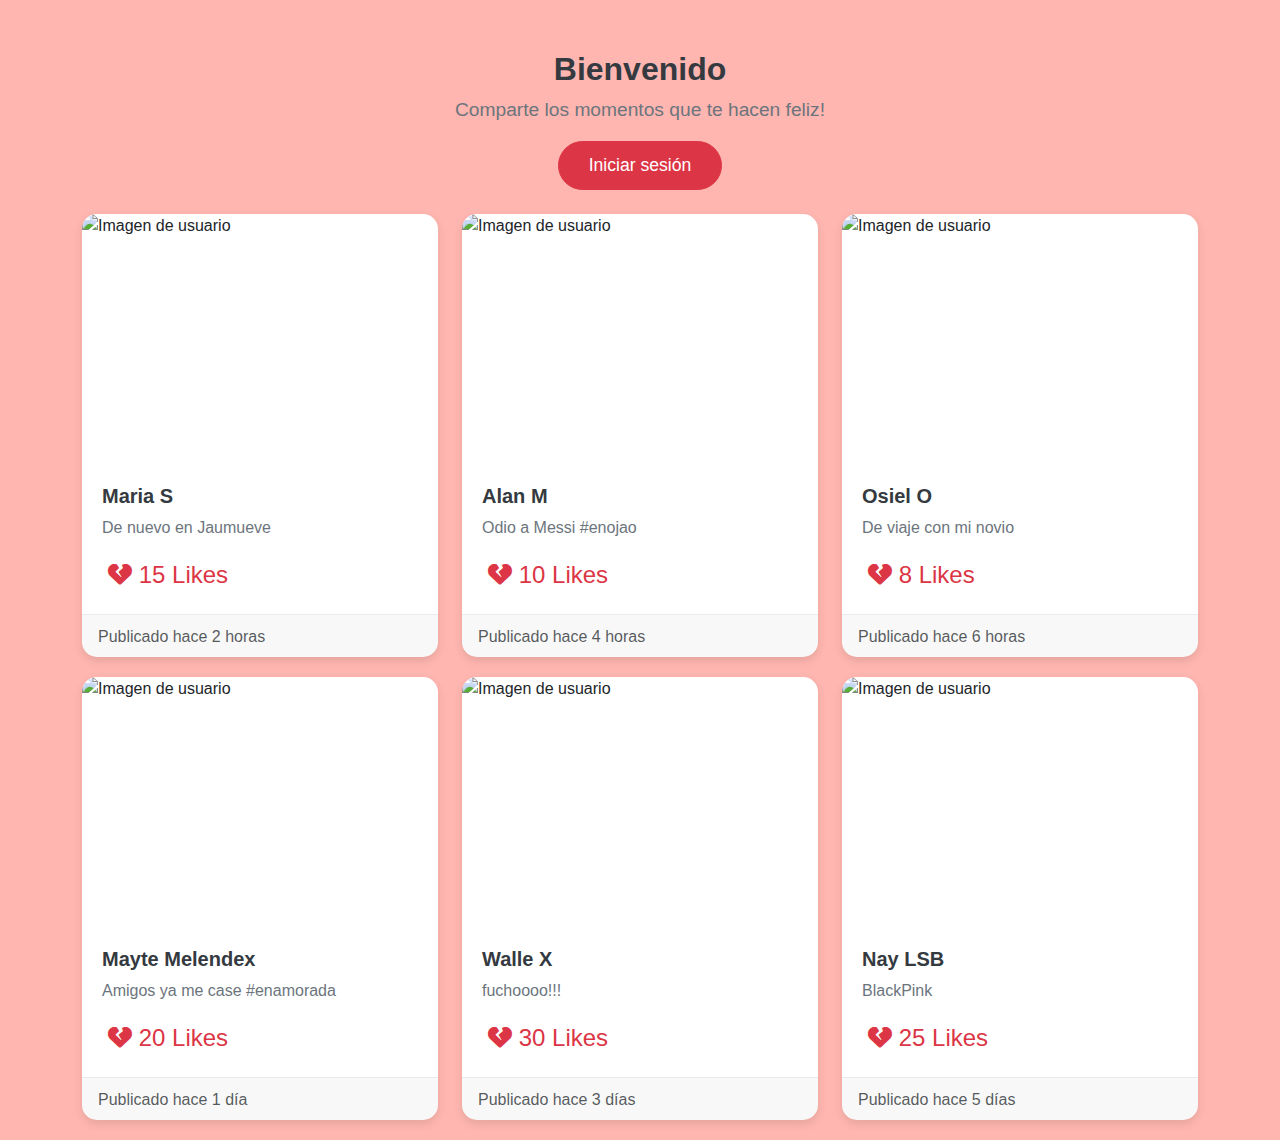
==== index.html @ 095135b6 "cambios7" ====
<!DOCTYPE html>
<html lang="es">
<head>
    <meta charset="UTF-8">
    <meta name="viewport" content="width=device-width, initial-scale=1.0">
    <title>timeline</title>
    <link href="https://cdn.jsdelivr.net/npm/bootstrap@5.3.0-alpha1/dist/css/bootstrap.min.css" rel="stylesheet">
    <link href="https://cdnjs.cloudflare.com/ajax/libs/font-awesome/6.0.0-beta3/css/all.min.css" rel="stylesheet">
    <link rel="stylesheet" href="/css/index.css">
</head>
<body>
<div class="container">
    <div class="row">
        <div class="col-12 text-center mb-4">
            <h1 class="header-text">Bienvenido</h1>
            <p class="sub-header-text">Comparte los momentos que te hacen feliz!</p>
            <a href="login.html" class="btn btn-danger">Iniciar sesión</a>
        </div>
        <!--fila1 -->
        <div class="col-12">
            <div class="row">
                <!--cosa 1-->
                <div class="col-md-4">
                    <div class="card">
                        <img src="https://picsum.photos/500/300" class="card-img" alt="Imagen de usuario">
                        <div class="card-body">
                            <h5 class="card-title">Maria S</h5>
                            <p class="card-text">De nuevo en Jaumueve</p>
                            <button class="like-button" onclick="toggleLike(this)">
                                <i class="fa fa-heart-broken"></i> 15 Likes
                            </button>
                            <div class="like-message" id="message1">¡Saquenme de aqui!</div>
                        </div>
                        <div class="card-footer text-muted">
                            Publicado hace 2 horas
                        </div>
                    </div>
                </div>

                <!--cosa 2-->
                <div class="col-md-4">
                    <div class="card">
                        <img src="https://picsum.photos/500/301" class="card-img" alt="Imagen de usuario">
                        <div class="card-body">
                            <h5 class="card-title">Alan M</h5>
                            <p class="card-text">Odio a Messi #enojao</p>
                            <button class="like-button" onclick="toggleLike(this)">
                                <i class="fa fa-heart-broken"></i> 10 Likes
                            </button>
                            <div class="like-message" id="message2">¡Mentiraaa!</div>
                        </div>
                        <div class="card-footer text-muted">
                            Publicado hace 4 horas
                        </div>
                    </div>
                </div>

                <!--cosa 3-->
                <div class="col-md-4">
                    <div class="card">
                        <img src="https://picsum.photos/500/302" class="card-img" alt="Imagen de usuario">
                        <div class="card-body">
                            <h5 class="card-title">Osiel O</h5>
                            <p class="card-text">De viaje con mi novio</p>
                            <button class="like-button" onclick="toggleLike(this)">
                                <i class="fa fa-heart-broken"></i> 8 Likes
                            </button>
                            <div class="like-message" id="message3">¡Enamoradooo!</div>
                        </div>
                        <div class="card-footer text-muted">
                            Publicado hace 6 horas
                        </div>
                    </div>
                </div>
            </div>
            <!-- otra fila -->
            <div class="row">
                <!--cosa 4 -->
                <div class="col-md-4">
                    <div class="card">
                        <img src="https://picsum.photos/500/303" class="card-img" alt="Imagen de usuario">
                        <div class="card-body">
                            <h5 class="card-title">Mayte Melendex</h5>
                            <p class="card-text">Amigos ya me case #enamorada</p>
                            <button class="like-button" onclick="toggleLike(this)">
                                <i class="fa fa-heart-broken"></i> 20 Likes
                            </button>
                            <div class="like-message" id="message4">ya no !!!!</div>
                        </div>
                        <div class="card-footer text-muted">
                            Publicado hace 1 día
                        </div>
                    </div>
                </div>

                <!--cosa 5 -->
                <div class="col-md-4">
                    <div class="card">
                        <img src="https://picsum.photos/500/304" class="card-img" alt="Imagen de usuario">
                        <div class="card-body">
                            <h5 class="card-title">Walle X</h5>
                            <p class="card-text">fuchoooo!!!</p>
                            <button class="like-button" onclick="toggleLike(this)">
                                <i class="fa fa-heart-broken"></i> 30 Likes
                            </button>
                            <div class="like-message" id="message5">¡Fuchoooo!</div>
                        </div>
                        <div class="card-footer text-muted">
                            Publicado hace 3 días
                        </div>
                    </div>
                </div>

                <!--cosa 6 -->
                <div class="col-md-4">
                    <div class="card">
                        <img src="https://picsum.photos/500/305" class="card-img" alt="Imagen de usuario">
                        <div class="card-body">
                            <h5 class="card-title">Nay LSB</h5>
                            <p class="card-text">BlackPink</p>
                            <button class="like-button" onclick="toggleLike(this)">
                                <i class="fa fa-heart-broken"></i> 25 Likes
                            </button>
                            <div class="like-message" id="message6">So</div>
                        </div>
                        <div class="card-footer text-muted">
                            Publicado hace 5 días
                        </div>
                    </div>
                </div>
            </div>
        </div>
    </div>
</div>
<script src="https://code.jquery.com/jquery-3.6.0.min.js"></script>
<script src="https://cdn.jsdelivr.net/npm/bootstrap@5.3.0-alpha1/dist/js/bootstrap.bundle.min.js"></script>

<script>
    function toggleLike(button) {
        const icon = $(button).find('i');
        const likesText = $(button).text().trim();
        let likesCount = parseInt(likesText.split(' ')[0]);

        //cmbiar color y cant/likes
        if (icon.hasClass('fa-heart-broken')) {
            icon.removeClass('fa-heart-broken').addClass('fa-heart');
            $(button).addClass('liked');
            likesCount++;
            $(button).text(`${likesCount} Likes`);
            $(button).siblings('.like-message').fadeIn();
        } else {
            icon.removeClass('fa-heart').addClass('fa-heart-broken');
            $(button).removeClass('liked');
            likesCount--;
            $(button).text(`${likesCount} Likes`);
            $(button).siblings('.like-message').fadeOut();
        }
    }
</script>

</body>
</html>
---- css/index.css ----
body {
    background-color: #ffb6b0;
    font-family: 'Arial', sans-serif;
}
.card-img {
    object-fit: cover;
    height: 250px;
    border-radius: 10px;
}
.card-body {
    padding: 20px;
}
.card-title {
    font-weight: bold;
    color: #343a40;
}
.card-text {
    color: #6c757d;
}
.like-button {
    border: none;
    background: transparent;
    font-size: 1.5rem;
    color: #dc3545;
    cursor: pointer;
    transition: color 0.3s ease, transform 0.2s ease;
}
.like-button:hover {
    transform: scale(1.1);
}
.liked {
    color: #ff1e00;
}
.container {
    margin-top: 50px;
}
.card {
    border: none;
    border-radius: 15px;
    box-shadow: 0 4px 10px rgba(0, 0, 0, 0.1);
    margin-bottom: 20px;
    overflow: hidden;
    transition: transform 0.3s ease;
}
.card:hover {
    transform: scale(1.02);
}
.header-text {
    font-size: 2rem;
    color: #343a40;
    font-weight: bold;
}
.sub-header-text {
    font-size: 1.2rem;
    color: #6c757d;
}
.card-footer {
    border-top: 1px solid #e9ecef;
    padding-top: 10px;
}
.btn-danger {
    font-size: 1.1rem;
    padding: 10px 30px;
    border-radius: 25px;
}
.like-message {
    color: #d31e57;
    font-weight: bold;
    margin-top: 10px;
    display: none;
}
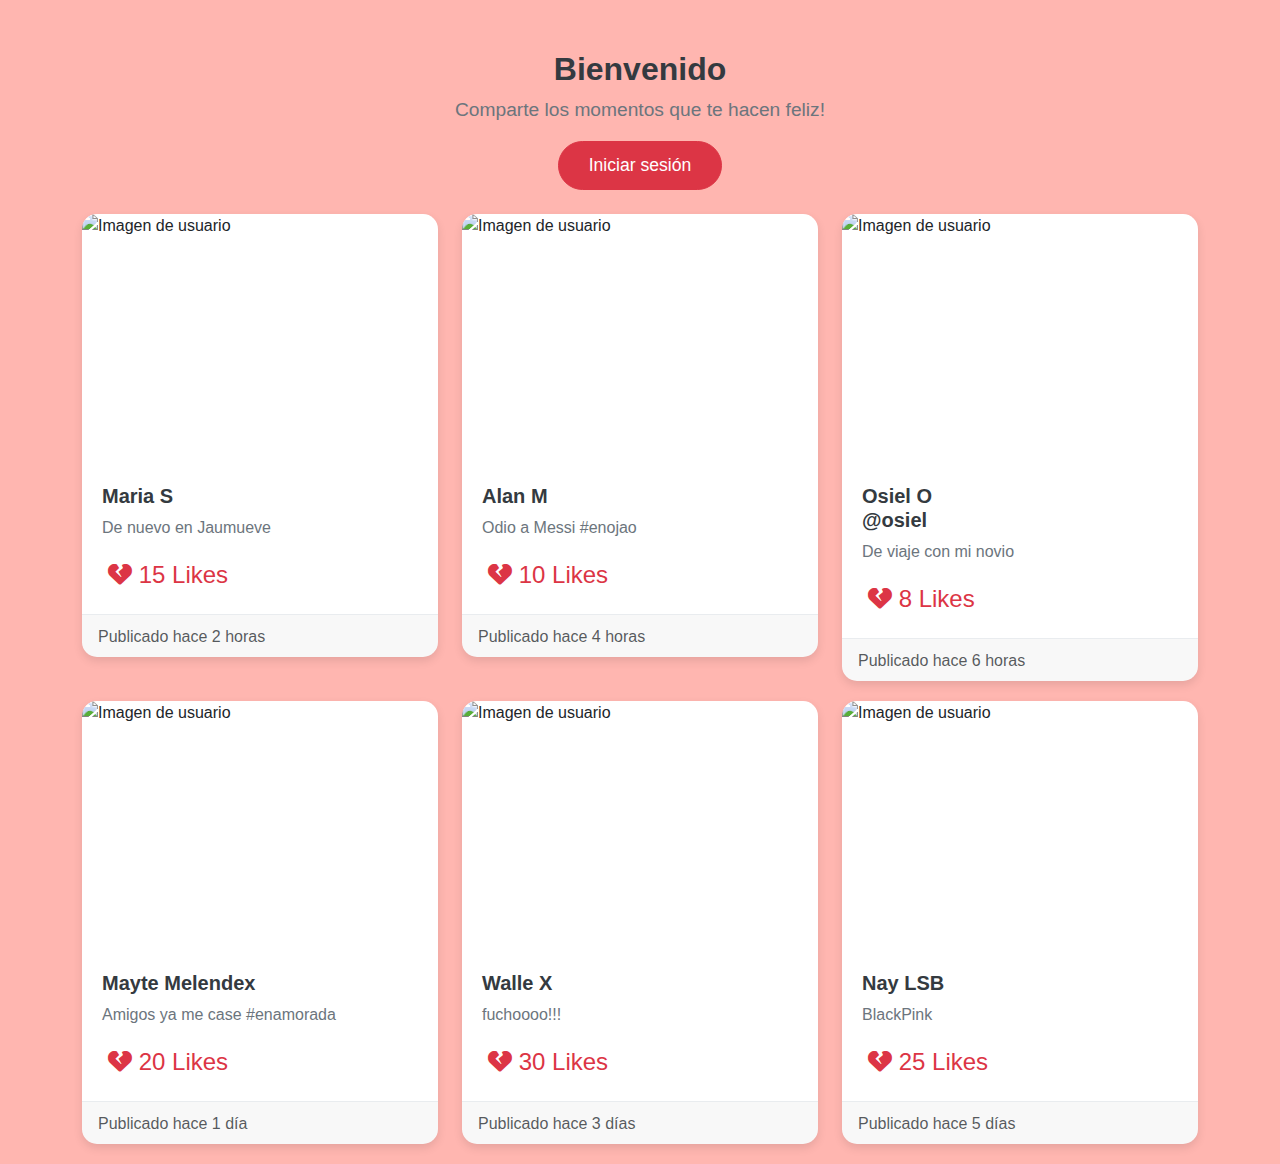
==== commit ca8b9261: "cambios8" ====
--- a/index.html
+++ b/index.html
@@ -29,7 +29,6 @@
                             <button class="like-button" onclick="toggleLike(this)">
                                 <i class="fa fa-heart-broken"></i> 15 Likes
                             </button>
-                            <div class="like-message" id="message1">¡Saquenme de aqui!</div>
                         </div>
                         <div class="card-footer text-muted">
                             Publicado hace 2 horas
@@ -47,7 +46,6 @@
                             <button class="like-button" onclick="toggleLike(this)">
                                 <i class="fa fa-heart-broken"></i> 10 Likes
                             </button>
-                            <div class="like-message" id="message2">¡Mentiraaa!</div>
                         </div>
                         <div class="card-footer text-muted">
                             Publicado hace 4 horas
@@ -60,12 +58,11 @@
                     <div class="card">
                         <img src="https://picsum.photos/500/302" class="card-img" alt="Imagen de usuario">
                         <div class="card-body">
-                            <h5 class="card-title">Osiel O</h5>
+                            <h5 class="card-title">Osiel O <br> @osiel</h5>
                             <p class="card-text">De viaje con mi novio</p>
                             <button class="like-button" onclick="toggleLike(this)">
                                 <i class="fa fa-heart-broken"></i> 8 Likes
                             </button>
-                            <div class="like-message" id="message3">¡Enamoradooo!</div>
                         </div>
                         <div class="card-footer text-muted">
                             Publicado hace 6 horas
@@ -85,7 +82,6 @@
                             <button class="like-button" onclick="toggleLike(this)">
                                 <i class="fa fa-heart-broken"></i> 20 Likes
                             </button>
-                            <div class="like-message" id="message4">ya no !!!!</div>
                         </div>
                         <div class="card-footer text-muted">
                             Publicado hace 1 día
@@ -103,7 +99,6 @@
                             <button class="like-button" onclick="toggleLike(this)">
                                 <i class="fa fa-heart-broken"></i> 30 Likes
                             </button>
-                            <div class="like-message" id="message5">¡Fuchoooo!</div>
                         </div>
                         <div class="card-footer text-muted">
                             Publicado hace 3 días
@@ -121,7 +116,6 @@
                             <button class="like-button" onclick="toggleLike(this)">
                                 <i class="fa fa-heart-broken"></i> 25 Likes
                             </button>
-                            <div class="like-message" id="message6">So</div>
                         </div>
                         <div class="card-footer text-muted">
                             Publicado hace 5 días
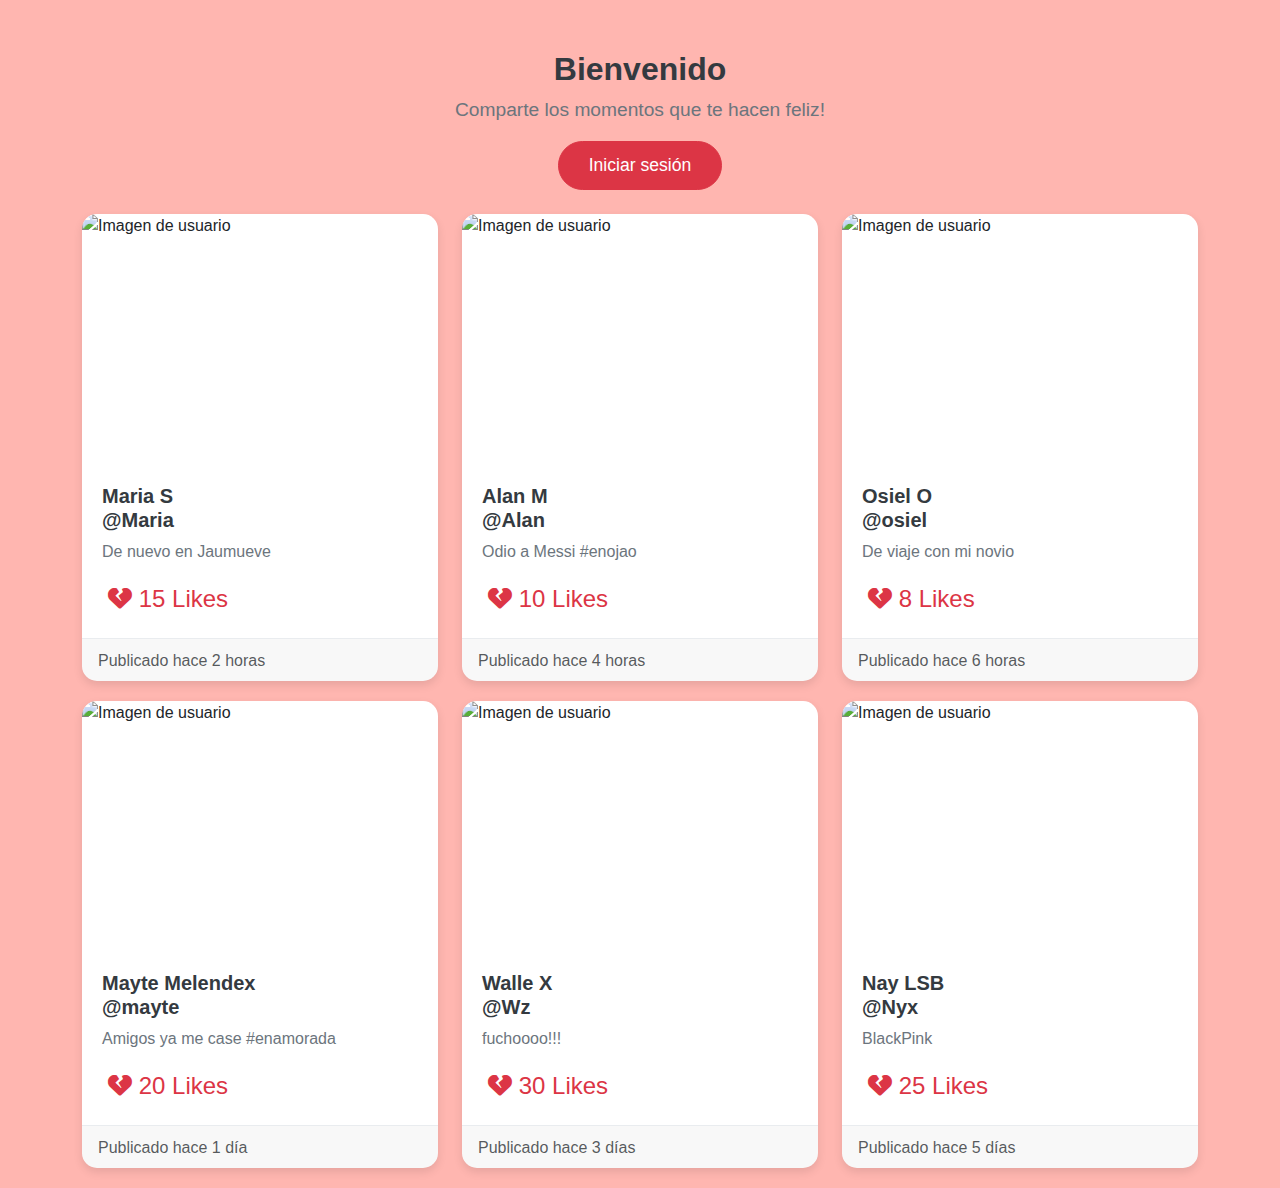
==== commit 60291727: "cambiosya" ====
--- a/index.html
+++ b/index.html
@@ -24,7 +24,7 @@
                     <div class="card">
                         <img src="https://picsum.photos/500/300" class="card-img" alt="Imagen de usuario">
                         <div class="card-body">
-                            <h5 class="card-title">Maria S</h5>
+                            <h5 class="card-title">Maria S <br> @Maria</h5>
                             <p class="card-text">De nuevo en Jaumueve</p>
                             <button class="like-button" onclick="toggleLike(this)">
                                 <i class="fa fa-heart-broken"></i> 15 Likes
@@ -41,7 +41,7 @@
                     <div class="card">
                         <img src="https://picsum.photos/500/301" class="card-img" alt="Imagen de usuario">
                         <div class="card-body">
-                            <h5 class="card-title">Alan M</h5>
+                            <h5 class="card-title">Alan M <br> @Alan</h5>
                             <p class="card-text">Odio a Messi #enojao</p>
                             <button class="like-button" onclick="toggleLike(this)">
                                 <i class="fa fa-heart-broken"></i> 10 Likes
@@ -77,7 +77,7 @@
                     <div class="card">
                         <img src="https://picsum.photos/500/303" class="card-img" alt="Imagen de usuario">
                         <div class="card-body">
-                            <h5 class="card-title">Mayte Melendex</h5>
+                            <h5 class="card-title">Mayte Melendex <br> @mayte</h5>
                             <p class="card-text">Amigos ya me case #enamorada</p>
                             <button class="like-button" onclick="toggleLike(this)">
                                 <i class="fa fa-heart-broken"></i> 20 Likes
@@ -94,7 +94,7 @@
                     <div class="card">
                         <img src="https://picsum.photos/500/304" class="card-img" alt="Imagen de usuario">
                         <div class="card-body">
-                            <h5 class="card-title">Walle X</h5>
+                            <h5 class="card-title">Walle X <br> @Wz</h5>
                             <p class="card-text">fuchoooo!!!</p>
                             <button class="like-button" onclick="toggleLike(this)">
                                 <i class="fa fa-heart-broken"></i> 30 Likes
@@ -111,7 +111,7 @@
                     <div class="card">
                         <img src="https://picsum.photos/500/305" class="card-img" alt="Imagen de usuario">
                         <div class="card-body">
-                            <h5 class="card-title">Nay LSB</h5>
+                            <h5 class="card-title">Nay LSB <br> @Nyx</h5>
                             <p class="card-text">BlackPink</p>
                             <button class="like-button" onclick="toggleLike(this)">
                                 <i class="fa fa-heart-broken"></i> 25 Likes
@@ -142,12 +142,6 @@
             likesCount++;
             $(button).text(`${likesCount} Likes`);
             $(button).siblings('.like-message').fadeIn();
-        } else {
-            icon.removeClass('fa-heart').addClass('fa-heart-broken');
-            $(button).removeClass('liked');
-            likesCount--;
-            $(button).text(`${likesCount} Likes`);
-            $(button).siblings('.like-message').fadeOut();
         }
     }
 </script>
